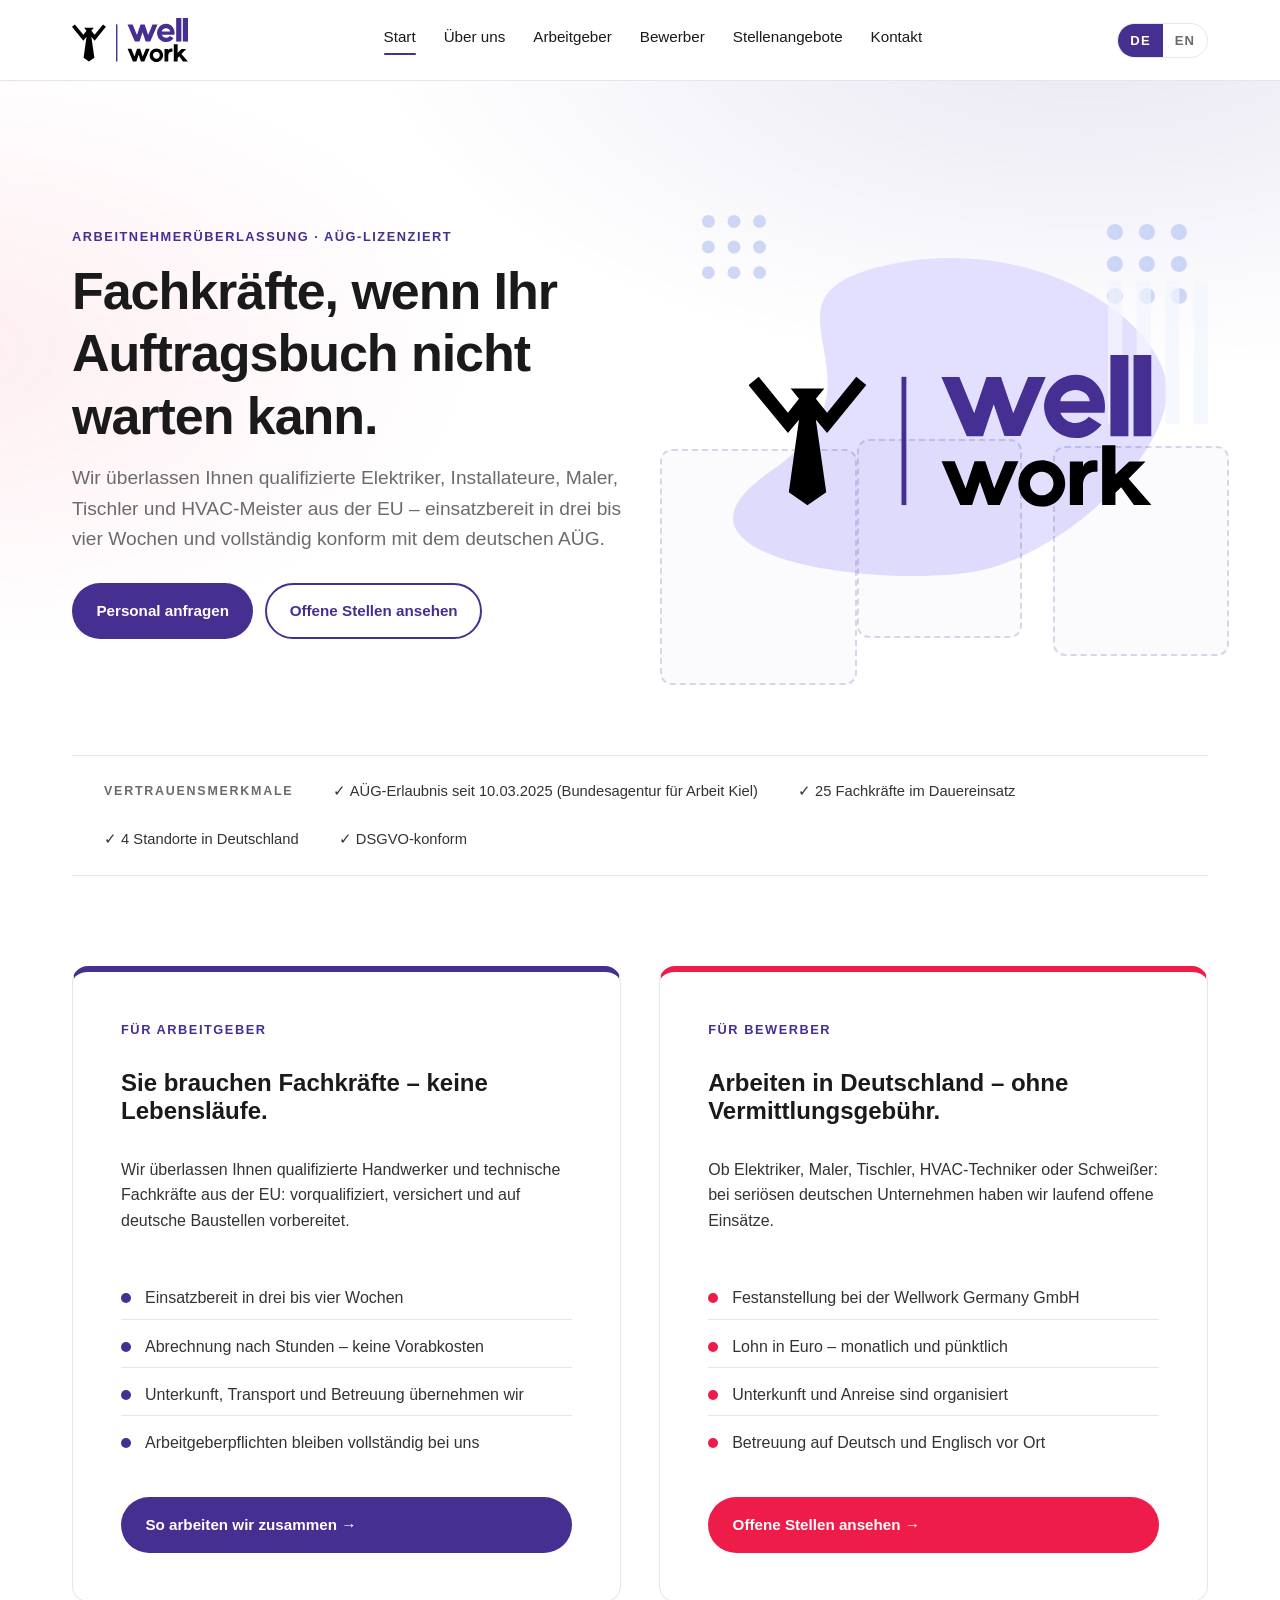
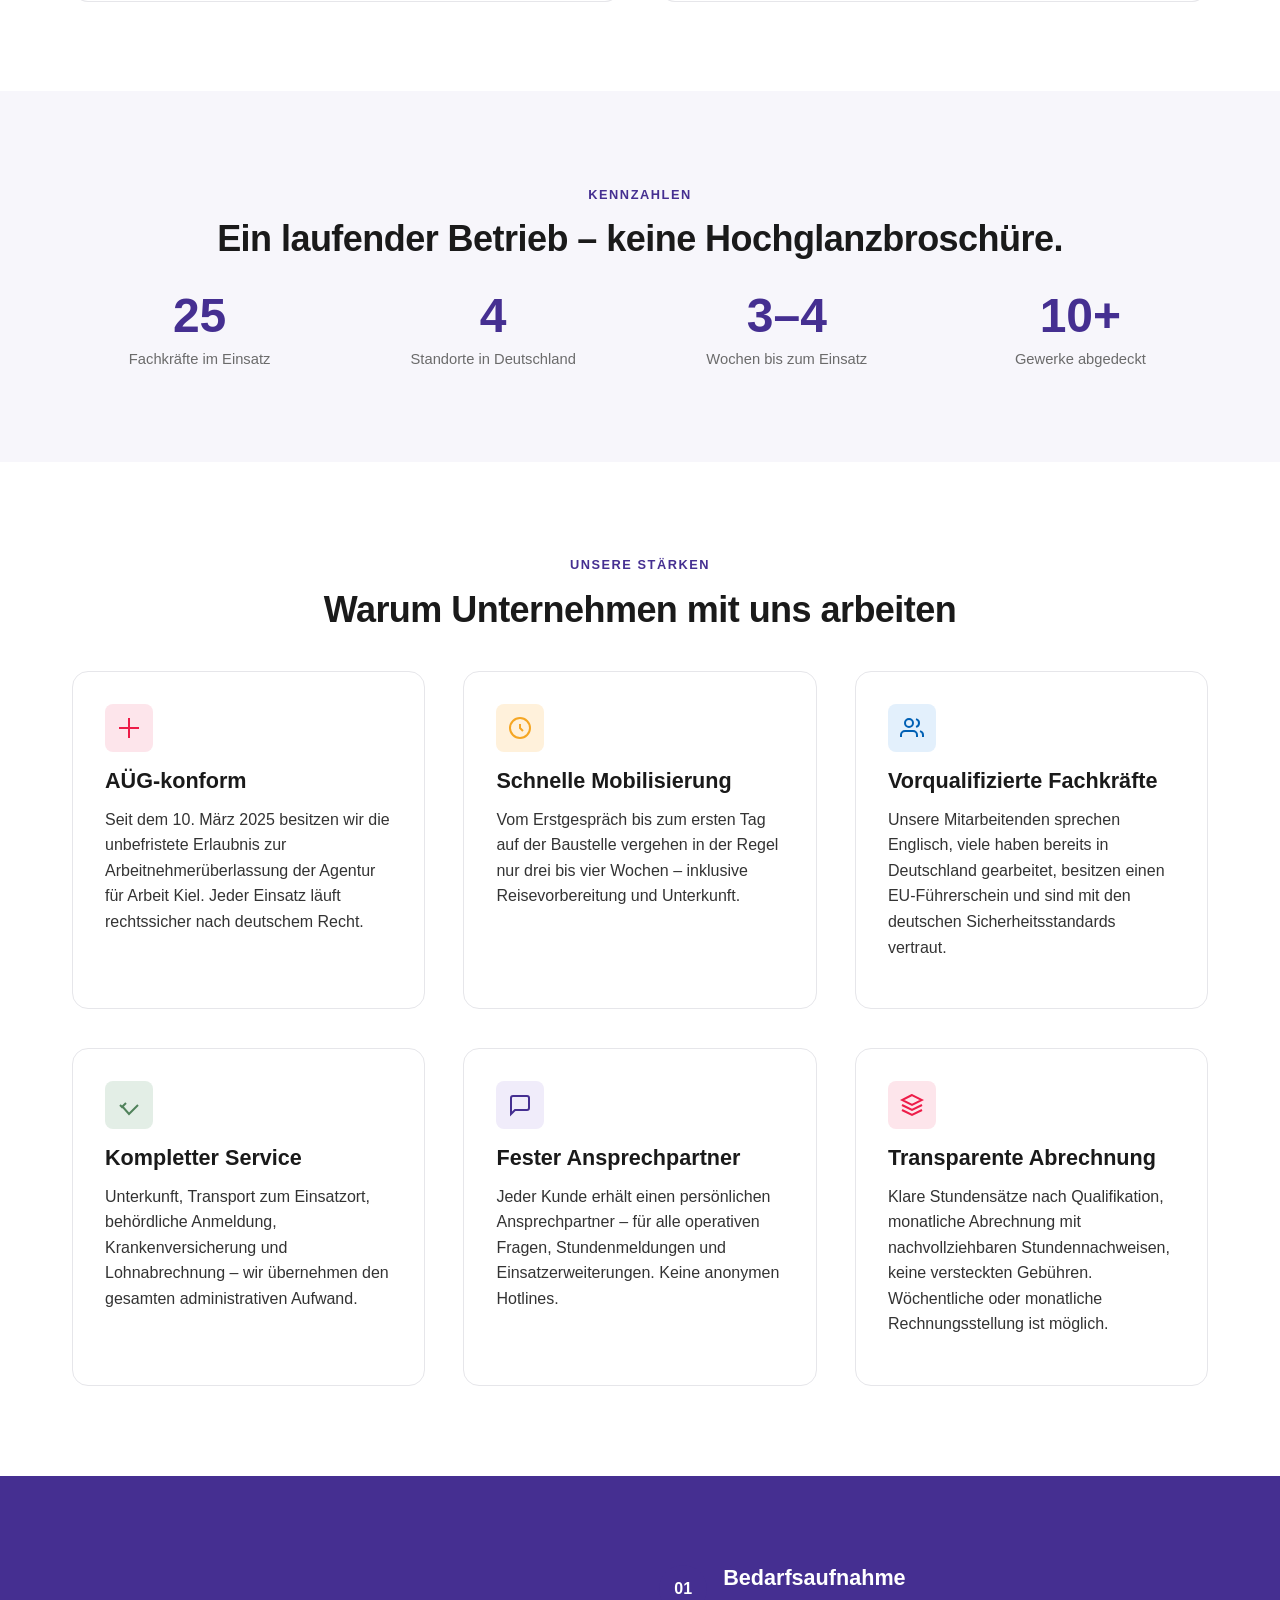
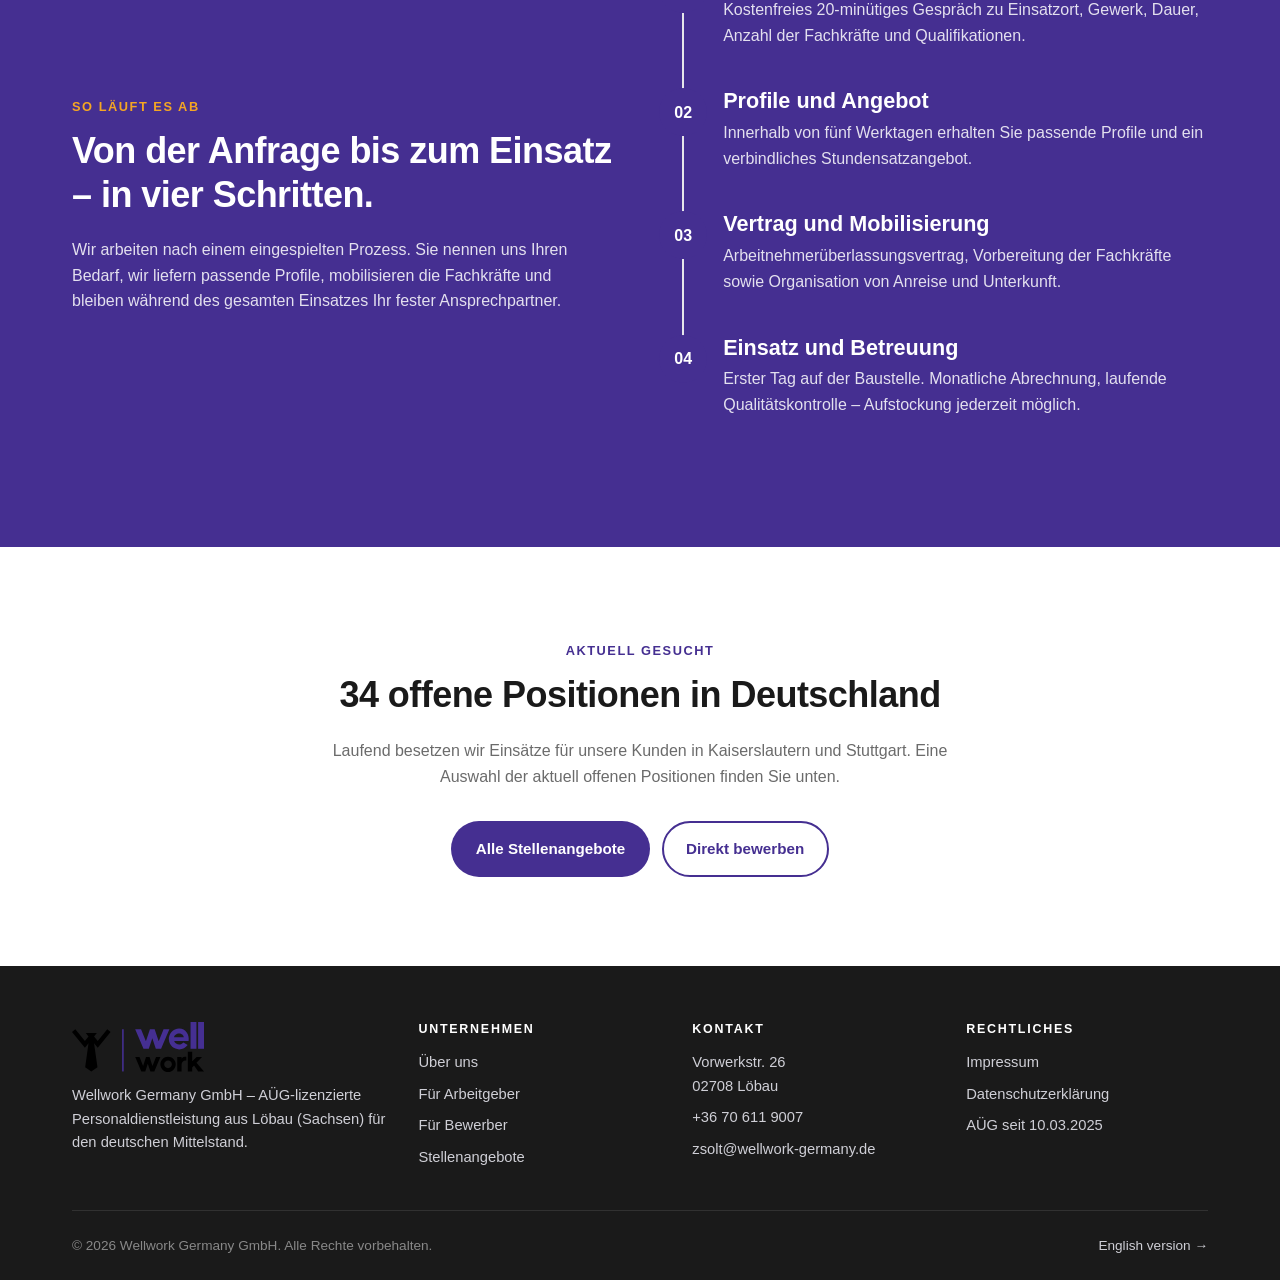
==== index.html @ dd17de94 "Initial commit: Wellwork Germany bilingual static site" ====
<!doctype html>
<html lang="de">
<head>
<meta charset="utf-8">
<meta name="viewport" content="width=device-width, initial-scale=1">
<title>Wellwork Germany – Fachkräfte aus Europa für den deutschen Mittelstand</title>
<meta name="description" content="Wellwork Germany GmbH überlässt qualifizierte Fachkräfte aus der EU an deutsche Industrie- und Baubetriebe. AÜG-lizenziert seit 2025. Einsatzbereit in 3 bis 4 Wochen.">
<meta name="theme-color" content="#452F91">
<link rel="icon" type="image/png" sizes="32x32" href="assets/img/favicons/favicon-32x32.png">
<link rel="icon" type="image/png" sizes="16x16" href="assets/img/favicons/favicon-16x16.png">
<link rel="apple-touch-icon" sizes="180x180" href="assets/img/favicons/apple-icon-180x180.png">
<link rel="icon" type="image/png" sizes="192x192" href="assets/img/favicons/android-icon-192x192.png">
<link rel="stylesheet" href="assets/css/main.css">
</head>
<body>

<header class="site-header">
  <div class="container">
    <nav class="nav" aria-label="Hauptnavigation">
      <a class="nav__logo" href="index.html">
        <img class="nav__logo-mark" src="assets/img/logo.svg" alt="Wellwork Germany">
      </a>
      <ul class="nav__links">
        <li><a href="index.html" class="active">Start</a></li>
        <li><a href="ueber-uns.html">Über uns</a></li>
        <li><a href="arbeitgeber.html">Arbeitgeber</a></li>
        <li><a href="bewerber.html">Bewerber</a></li>
        <li><a href="stellenangebote.html">Stellenangebote</a></li>
        <li><a href="kontakt.html">Kontakt</a></li>
      </ul>
      <div class="nav__actions">
        <div class="lang-toggle" role="group" aria-label="Sprache">
          <a href="index.html" class="active">DE</a>
          <a href="en/index.html">EN</a>
        </div>
        <button class="nav__toggle" aria-label="Menü öffnen">
          <span></span><span></span><span></span>
        </button>
      </div>
    </nav>
  </div>
</header>

<section class="hero">
  <div class="container">
    <div class="hero__grid">
      <div>
        <span class="eyebrow">Arbeitnehmerüberlassung · AÜG-lizenziert</span>
        <h1>Fachkräfte, wenn Ihr Auftragsbuch nicht warten kann.</h1>
        <p class="hero__lead">
          Wir überlassen Ihnen qualifizierte Elektriker, Installateure, Maler, Tischler und HVAC-Meister
          aus der EU – einsatzbereit in drei bis vier Wochen und vollständig konform mit dem deutschen AÜG.
        </p>
        <div class="hero__actions">
          <a class="btn btn--primary" href="arbeitgeber.html">Personal anfragen</a>
          <a class="btn btn--outline" href="stellenangebote.html">Offene Stellen ansehen</a>
        </div>
      </div>
      <div class="hero__frame" aria-hidden="true">
        <img class="hero__blob"   src="assets/img/svg/background-2.svg" alt="">
        <img class="hero__dots"   src="assets/img/svg/dots.svg" alt="">
        <img class="hero__dots-2" src="assets/img/svg/dots.svg" alt="">
        <img class="hero__fill"   src="assets/img/svg/fill-2.svg" alt="">
        <img class="hero__logo-big" src="assets/img/logo.svg" alt="Wellwork Germany">
        <!-- Character SVG slots: originals pending from wellwork admin. Filenames:
             figure-1-megaphone.svg  ·  figure-2-ladder.svg  ·  figure-3-tablet.svg -->
        <div class="hero__figure hero__figure--left"   data-slot="figure-1-megaphone"><span class="hero__figure-slot"></span></div>
        <div class="hero__figure hero__figure--center" data-slot="figure-2-ladder"><span class="hero__figure-slot"></span></div>
        <div class="hero__figure hero__figure--right"  data-slot="figure-3-tablet"><span class="hero__figure-slot"></span></div>
      </div>
    </div>
  </div>
</section>

<div class="container">
  <div class="trust-bar">
    <span class="trust-bar__label">Vertrauensmerkmale</span>
    <span class="trust-bar__item">✓ AÜG-Erlaubnis seit 10.03.2025 (Bundesagentur für Arbeit Kiel)</span>
    <span class="trust-bar__item">✓ 25 Fachkräfte im Dauereinsatz</span>
    <span class="trust-bar__item">✓ 4 Standorte in Deutschland</span>
    <span class="trust-bar__item">✓ DSGVO-konform</span>
  </div>
</div>

<section class="section">
  <div class="container">
    <div class="grid grid-2">
      <div class="path-card path-card--employer">
        <span class="eyebrow">Für Arbeitgeber</span>
        <h3>Sie brauchen Fachkräfte – keine Lebensläufe.</h3>
        <p>Wir überlassen Ihnen qualifizierte Handwerker und technische Fachkräfte aus der EU:
        vorqualifiziert, versichert und auf deutsche Baustellen vorbereitet.</p>
        <ul class="path-card__list">
          <li>Einsatzbereit in drei bis vier Wochen</li>
          <li>Abrechnung nach Stunden – keine Vorabkosten</li>
          <li>Unterkunft, Transport und Betreuung übernehmen wir</li>
          <li>Arbeitgeberpflichten bleiben vollständig bei uns</li>
        </ul>
        <a class="btn btn--primary" href="arbeitgeber.html">So arbeiten wir zusammen →</a>
      </div>
      <div class="path-card path-card--candidate">
        <span class="eyebrow">Für Bewerber</span>
        <h3>Arbeiten in Deutschland – ohne Vermittlungsgebühr.</h3>
        <p>Ob Elektriker, Maler, Tischler, HVAC-Techniker oder Schweißer:
        bei seriösen deutschen Unternehmen haben wir laufend offene Einsätze.</p>
        <ul class="path-card__list">
          <li>Festanstellung bei der Wellwork Germany GmbH</li>
          <li>Lohn in Euro – monatlich und pünktlich</li>
          <li>Unterkunft und Anreise sind organisiert</li>
          <li>Betreuung auf Deutsch und Englisch vor Ort</li>
        </ul>
        <a class="btn btn--red" href="bewerber.html">Offene Stellen ansehen →</a>
      </div>
    </div>
  </div>
</section>

<section class="section section--alt">
  <div class="container">
    <div class="text-center">
      <span class="eyebrow">Kennzahlen</span>
      <h2>Ein laufender Betrieb – keine Hochglanzbroschüre.</h2>
    </div>
    <div class="stats" style="margin-top:32px">
      <div class="stat"><span class="stat__num">25</span><span class="stat__label">Fachkräfte im Einsatz</span></div>
      <div class="stat"><span class="stat__num">4</span><span class="stat__label">Standorte in Deutschland</span></div>
      <div class="stat"><span class="stat__num">3–4</span><span class="stat__label">Wochen bis zum Einsatz</span></div>
      <div class="stat"><span class="stat__num">10+</span><span class="stat__label">Gewerke abgedeckt</span></div>
    </div>
  </div>
</section>

<section class="section">
  <div class="container">
    <div class="text-center">
      <span class="eyebrow">Unsere Stärken</span>
      <h2>Warum Unternehmen mit uns arbeiten</h2>
    </div>
    <div class="grid grid-3" style="margin-top:40px">
      <div class="card card--accent-red">
        <div class="card__icon">
          <svg width="24" height="24" viewBox="0 0 24 24" fill="none" stroke="currentColor" stroke-width="2"><path d="M12 2v20M2 12h20"/></svg>
        </div>
        <h3>AÜG-konform</h3>
        <p>Seit dem 10. März 2025 besitzen wir die unbefristete Erlaubnis zur Arbeitnehmerüberlassung der Agentur für Arbeit Kiel. Jeder Einsatz läuft rechtssicher nach deutschem Recht.</p>
      </div>
      <div class="card card--accent-orange">
        <div class="card__icon">
          <svg width="24" height="24" viewBox="0 0 24 24" fill="none" stroke="currentColor" stroke-width="2"><path d="M12 8v4l3 3"/><circle cx="12" cy="12" r="10"/></svg>
        </div>
        <h3>Schnelle Mobilisierung</h3>
        <p>Vom Erstgespräch bis zum ersten Tag auf der Baustelle vergehen in der Regel nur drei bis vier Wochen – inklusive Reisevorbereitung und Unterkunft.</p>
      </div>
      <div class="card card--accent-blue">
        <div class="card__icon">
          <svg width="24" height="24" viewBox="0 0 24 24" fill="none" stroke="currentColor" stroke-width="2"><path d="M17 21v-2a4 4 0 0 0-4-4H5a4 4 0 0 0-4 4v2"/><circle cx="9" cy="7" r="4"/><path d="M23 21v-2a4 4 0 0 0-3-3.87"/><path d="M16 3.13a4 4 0 0 1 0 7.75"/></svg>
        </div>
        <h3>Vorqualifizierte Fachkräfte</h3>
        <p>Unsere Mitarbeitenden sprechen Englisch, viele haben bereits in Deutschland gearbeitet, besitzen einen EU-Führerschein und sind mit den deutschen Sicherheitsstandards vertraut.</p>
      </div>
      <div class="card card--accent-green">
        <div class="card__icon">
          <svg width="24" height="24" viewBox="0 0 24 24" fill="none" stroke="currentColor" stroke-width="2"><path d="M3 12l2 2 4-4M21 12l-9 9L5 13"/></svg>
        </div>
        <h3>Kompletter Service</h3>
        <p>Unterkunft, Transport zum Einsatzort, behördliche Anmeldung, Krankenversicherung und Lohnabrechnung – wir übernehmen den gesamten administrativen Aufwand.</p>
      </div>
      <div class="card">
        <div class="card__icon">
          <svg width="24" height="24" viewBox="0 0 24 24" fill="none" stroke="currentColor" stroke-width="2"><path d="M21 15a2 2 0 0 1-2 2H7l-4 4V5a2 2 0 0 1 2-2h14a2 2 0 0 1 2 2z"/></svg>
        </div>
        <h3>Fester Ansprechpartner</h3>
        <p>Jeder Kunde erhält einen persönlichen Ansprechpartner – für alle operativen Fragen, Stundenmeldungen und Einsatzerweiterungen. Keine anonymen Hotlines.</p>
      </div>
      <div class="card card--accent-red">
        <div class="card__icon">
          <svg width="24" height="24" viewBox="0 0 24 24" fill="none" stroke="currentColor" stroke-width="2"><path d="M12 2L2 7l10 5 10-5-10-5zM2 17l10 5 10-5M2 12l10 5 10-5"/></svg>
        </div>
        <h3>Transparente Abrechnung</h3>
        <p>Klare Stundensätze nach Qualifikation, monatliche Abrechnung mit nachvollziehbaren Stundennachweisen, keine versteckten Gebühren. Wöchentliche oder monatliche Rechnungsstellung ist möglich.</p>
      </div>
    </div>
  </div>
</section>

<section class="section section--purple">
  <div class="container">
    <div class="grid grid-2" style="align-items:center">
      <div>
        <span class="eyebrow">So läuft es ab</span>
        <h2>Von der Anfrage bis zum Einsatz – in vier Schritten.</h2>
        <p style="max-width:520px;color:rgba(255,255,255,.85)">
          Wir arbeiten nach einem eingespielten Prozess. Sie nennen uns Ihren Bedarf, wir liefern passende
          Profile, mobilisieren die Fachkräfte und bleiben während des gesamten Einsatzes Ihr fester
          Ansprechpartner.</p>
      </div>
      <div class="steps">
        <div class="step">
          <h3 style="color:#fff">Bedarfsaufnahme</h3>
          <p style="color:rgba(255,255,255,.85)">Kostenfreies 20-minütiges Gespräch zu Einsatzort, Gewerk, Dauer, Anzahl der Fachkräfte und Qualifikationen.</p>
        </div>
        <div class="step">
          <h3 style="color:#fff">Profile und Angebot</h3>
          <p style="color:rgba(255,255,255,.85)">Innerhalb von fünf Werktagen erhalten Sie passende Profile und ein verbindliches Stundensatzangebot.</p>
        </div>
        <div class="step">
          <h3 style="color:#fff">Vertrag und Mobilisierung</h3>
          <p style="color:rgba(255,255,255,.85)">Arbeitnehmerüberlassungsvertrag, Vorbereitung der Fachkräfte sowie Organisation von Anreise und Unterkunft.</p>
        </div>
        <div class="step">
          <h3 style="color:#fff">Einsatz und Betreuung</h3>
          <p style="color:rgba(255,255,255,.85)">Erster Tag auf der Baustelle. Monatliche Abrechnung, laufende Qualitätskontrolle – Aufstockung jederzeit möglich.</p>
        </div>
      </div>
    </div>
  </div>
</section>

<section class="section">
  <div class="container text-center">
    <span class="eyebrow">Aktuell gesucht</span>
    <h2>34 offene Positionen in Deutschland</h2>
    <p class="muted" style="max-width:640px;margin:0 auto 32px">
      Laufend besetzen wir Einsätze für unsere Kunden in Kaiserslautern und Stuttgart. Eine Auswahl der
      aktuell offenen Positionen finden Sie unten.</p>
    <div style="display:flex;gap:12px;justify-content:center;flex-wrap:wrap">
      <a class="btn btn--primary" href="stellenangebote.html">Alle Stellenangebote</a>
      <a class="btn btn--outline" href="kontakt.html">Direkt bewerben</a>
    </div>
  </div>
</section>

<footer class="site-footer">
  <div class="container">
    <div class="footer-grid">
      <div>
        <img src="assets/img/logo.svg" alt="Wellwork Germany" style="height:50px;margin-bottom:12px">
        <p>Wellwork Germany GmbH – AÜG-lizenzierte Personaldienstleistung aus Löbau (Sachsen) für den deutschen Mittelstand.</p>
      </div>
      <div>
        <h4>Unternehmen</h4>
        <ul>
          <li><a href="ueber-uns.html">Über uns</a></li>
          <li><a href="arbeitgeber.html">Für Arbeitgeber</a></li>
          <li><a href="bewerber.html">Für Bewerber</a></li>
          <li><a href="stellenangebote.html">Stellenangebote</a></li>
        </ul>
      </div>
      <div>
        <h4>Kontakt</h4>
        <ul>
          <li>Vorwerkstr. 26<br>02708 Löbau</li>
          <li>+36 70 611 9007</li>
          <li><a href="mailto:zsolt@wellwork-germany.de">zsolt@wellwork-germany.de</a></li>
        </ul>
      </div>
      <div>
        <h4>Rechtliches</h4>
        <ul>
          <li><a href="impressum.html">Impressum</a></li>
          <li><a href="datenschutz.html">Datenschutzerklärung</a></li>
          <li>AÜG seit 10.03.2025</li>
        </ul>
      </div>
    </div>
    <div class="footer-bottom">
      <span>© 2026 Wellwork Germany GmbH. Alle Rechte vorbehalten.</span>
      <span><a href="en/index.html">English version →</a></span>
    </div>
  </div>
</footer>

<script src="assets/js/main.js"></script>
</body>
</html>
---- assets/css/main.css ----
/* =========================================================================
   Wellwork Germany — Main Stylesheet
   Visual identity 1:1 with wellwork.sk
   Primary: #452F91 (purple)
   Accents: red / orange / blue / green (from SK geometry)
   ========================================================================= */

:root {
  --ww-purple: #452F91;
  --ww-purple-dark: #362577;
  --ww-purple-light: #6A4FC3;
  --ww-red: #ED1C48;
  --ww-orange: #F5A623;
  --ww-coral: #F95C5C;
  --ww-blue: #0060B4;
  --ww-green: #50825B;
  --ww-ink: #1A1A1A;
  --ww-text: #333333;
  --ww-muted: #6B6B6B;
  --ww-line: #E6E6EA;
  --ww-bg: #FFFFFF;
  --ww-bg-alt: #F7F6FB;
  --ww-bg-purple: #F0ECFA;

  --radius-sm: 4px;
  --radius-md: 8px;
  --radius-lg: 16px;
  --radius-full: 999px;

  --container: 1200px;
  --gutter: clamp(16px, 3vw, 32px);

  --shadow-sm: 0 1px 2px rgba(20,20,30,.06), 0 2px 8px rgba(20,20,30,.04);
  --shadow-md: 0 4px 16px rgba(69,47,145,.08), 0 2px 4px rgba(69,47,145,.05);
  --shadow-lg: 0 12px 40px rgba(69,47,145,.12);

  --font-sans: -apple-system, BlinkMacSystemFont, "Segoe UI", Roboto, "Helvetica Neue", Arial, sans-serif;

  --t-fast: 120ms ease;
  --t-med: 240ms cubic-bezier(.4,0,.2,1);
}

/* ---------- Reset ---------- */
*, *::before, *::after { box-sizing: border-box; }
html { scroll-behavior: smooth; }
body {
  margin: 0;
  font-family: var(--font-sans);
  font-size: 16px;
  line-height: 1.6;
  color: var(--ww-text);
  background: var(--ww-bg);
  -webkit-font-smoothing: antialiased;
  -moz-osx-font-smoothing: grayscale;
}
img, svg { max-width: 100%; display: block; }
a { color: var(--ww-purple); text-decoration: none; transition: color var(--t-fast); }
a:hover { color: var(--ww-red); }

h1, h2, h3, h4 {
  color: var(--ww-ink);
  font-weight: 700;
  line-height: 1.2;
  margin: 0 0 .6em;
}
h1 { font-size: clamp(2rem, 4.2vw, 3.25rem); letter-spacing: -.02em; }
h2 { font-size: clamp(1.5rem, 3vw, 2.25rem); letter-spacing: -.015em; }
h3 { font-size: clamp(1.15rem, 2vw, 1.35rem); }
h4 { font-size: 1rem; }
p { margin: 0 0 1em; }
ul, ol { padding-left: 1.25em; }
li { margin-bottom: .35em; }

/* ---------- Layout primitives ---------- */
.container {
  max-width: var(--container);
  margin: 0 auto;
  padding: 0 var(--gutter);
}
.section { padding: clamp(48px, 7vw, 96px) 0; }
.section--alt { background: var(--ww-bg-alt); }
.section--purple { background: var(--ww-purple); color: #fff; }
.section--purple h1, .section--purple h2, .section--purple h3 { color: #fff; }
.section--purple a { color: #fff; }

.grid { display: grid; gap: clamp(20px, 3vw, 40px); }
.grid-2 { grid-template-columns: repeat(auto-fit, minmax(280px, 1fr)); }
.grid-3 { grid-template-columns: repeat(auto-fit, minmax(260px, 1fr)); }
.grid-4 { grid-template-columns: repeat(auto-fit, minmax(220px, 1fr)); }

.stack > * + * { margin-top: 1rem; }
.stack-lg > * + * { margin-top: 2rem; }

.eyebrow {
  display: inline-block;
  text-transform: uppercase;
  letter-spacing: .12em;
  font-size: .8rem;
  font-weight: 600;
  color: var(--ww-purple);
  margin-bottom: .75rem;
}
.section--purple .eyebrow { color: var(--ww-orange); }

.muted { color: var(--ww-muted); }
.text-center { text-align: center; }

/* ---------- Buttons ---------- */
.btn {
  display: inline-flex;
  align-items: center;
  gap: .5rem;
  padding: .85rem 1.4rem;
  border-radius: var(--radius-full);
  font-weight: 600;
  font-size: .95rem;
  border: 2px solid transparent;
  cursor: pointer;
  transition: all var(--t-med);
  white-space: nowrap;
}
.btn--primary {
  background: var(--ww-purple);
  color: #fff;
}
.btn--primary:hover {
  background: var(--ww-purple-dark);
  color: #fff;
  transform: translateY(-1px);
  box-shadow: var(--shadow-md);
}
.btn--outline {
  border-color: var(--ww-purple);
  color: var(--ww-purple);
  background: transparent;
}
.btn--outline:hover {
  background: var(--ww-purple);
  color: #fff;
}
.btn--red {
  background: var(--ww-red);
  color: #fff;
}
.btn--red:hover {
  background: #cc1540;
  color: #fff;
}
.btn--ghost-light {
  background: rgba(255,255,255,.1);
  color: #fff;
  border-color: rgba(255,255,255,.3);
}
.btn--ghost-light:hover {
  background: #fff;
  color: var(--ww-purple);
}

/* ---------- Header / Nav ---------- */
.site-header {
  position: sticky;
  top: 0;
  z-index: 50;
  background: rgba(255,255,255,.96);
  backdrop-filter: saturate(140%) blur(6px);
  border-bottom: 1px solid var(--ww-line);
}
.nav {
  display: flex;
  align-items: center;
  justify-content: space-between;
  padding: 18px 0;
  gap: 24px;
}
.nav__logo {
  display: flex;
  align-items: center;
  gap: 10px;
  text-decoration: none;
}
.nav__logo-mark {
  width: auto;
  height: 44px;
  display: block;
}
.nav__logo-text {
  display: flex;
  flex-direction: column;
  line-height: 1;
}
.nav__logo-text strong {
  font-size: 1.2rem;
  font-weight: 800;
  letter-spacing: -.01em;
  color: var(--ww-purple);
}
.nav__logo-text span {
  font-size: .72rem;
  font-weight: 600;
  letter-spacing: .2em;
  color: var(--ww-muted);
  text-transform: uppercase;
  margin-top: 2px;
}
.nav__links {
  display: flex;
  align-items: center;
  gap: 28px;
  list-style: none;
  margin: 0;
  padding: 0;
}
.nav__links a {
  color: var(--ww-ink);
  font-weight: 500;
  font-size: .95rem;
  position: relative;
  padding: 8px 0;
}
.nav__links a:hover { color: var(--ww-purple); }
.nav__links a.active::after {
  content: "";
  position: absolute;
  left: 0; right: 0; bottom: -2px;
  height: 2px;
  background: var(--ww-purple);
  border-radius: 2px;
}
.nav__actions {
  display: flex;
  align-items: center;
  gap: 12px;
}
.lang-toggle {
  display: inline-flex;
  font-size: .82rem;
  font-weight: 600;
  letter-spacing: .08em;
  text-transform: uppercase;
  border: 1px solid var(--ww-line);
  border-radius: var(--radius-full);
  overflow: hidden;
}
.lang-toggle a {
  padding: 6px 12px;
  color: var(--ww-muted);
}
.lang-toggle a.active {
  background: var(--ww-purple);
  color: #fff;
}
.nav__toggle {
  display: none;
  background: none;
  border: 0;
  cursor: pointer;
  padding: 6px;
}
.nav__toggle span {
  display: block;
  width: 26px;
  height: 2px;
  background: var(--ww-ink);
  margin: 6px 0;
  transition: all var(--t-med);
}

@media (max-width: 960px) {
  .nav__links {
    position: absolute;
    top: 100%; left: 0; right: 0;
    flex-direction: column;
    align-items: flex-start;
    background: #fff;
    padding: 20px var(--gutter);
    gap: 16px;
    border-bottom: 1px solid var(--ww-line);
    transform: translateY(-10px);
    opacity: 0;
    visibility: hidden;
    transition: all var(--t-med);
    box-shadow: var(--shadow-md);
  }
  .nav.open .nav__links {
    transform: translateY(0);
    opacity: 1;
    visibility: visible;
  }
  .nav__toggle { display: block; }
  .nav.open .nav__toggle span:nth-child(1) { transform: translateY(8px) rotate(45deg); }
  .nav.open .nav__toggle span:nth-child(2) { opacity: 0; }
  .nav.open .nav__toggle span:nth-child(3) { transform: translateY(-8px) rotate(-45deg); }
}

/* ---------- Hero ---------- */
.hero {
  position: relative;
  padding: clamp(60px, 9vw, 120px) 0 clamp(48px, 7vw, 96px);
  background:
    radial-gradient(1200px 600px at 85% -10%, rgba(69,47,145,.12), transparent 60%),
    radial-gradient(900px 500px at -5% 40%, rgba(237,28,72,.08), transparent 60%),
    #fff;
  overflow: hidden;
}
.hero__grid {
  display: grid;
  grid-template-columns: 1.1fr 1fr;
  gap: clamp(24px, 4vw, 56px);
  align-items: center;
}
.hero h1 { margin-bottom: 16px; }
.hero__lead {
  font-size: clamp(1.05rem, 1.8vw, 1.2rem);
  color: var(--ww-muted);
  max-width: 560px;
  margin-bottom: 28px;
}
.hero__actions { display: flex; flex-wrap: wrap; gap: 12px; }

/* SK-style layered composition */
.hero__frame {
  position: relative;
  width: 100%;
  aspect-ratio: 1.1 / 1;
  min-height: 420px;
}
.hero__frame > * { position: absolute; }
.hero__blob {
  top: 8%;
  left: 8%;
  width: 84%;
  height: 78%;
  object-fit: contain;
  z-index: 1;
}
.hero__logo-big {
  top: 50%;
  left: 50%;
  width: 78%;
  height: auto;
  transform: translate(-50%, -50%);
  z-index: 4;
}
.hero__dots {
  top: 4%;
  left: 2%;
  width: 64px;
  height: 64px;
  z-index: 2;
  opacity: .85;
}
.hero__dots-2 {
  top: 6%;
  right: 4%;
  width: 80px;
  height: 80px;
  z-index: 2;
  opacity: .85;
}
.hero__fill {
  right: 0;
  top: 18%;
  width: 100px;
  height: auto;
  z-index: 2;
  opacity: .7;
}
.hero__figure {
  z-index: 3;
  max-width: 40%;
  height: auto;
}
.hero__figure--left   { bottom: -4%;  left: -6%;  width: 38%; }
.hero__figure--center { bottom: 6%;   left: 32%;  width: 32%; }
.hero__figure--right  { bottom: 2%;   right: -4%; width: 34%; }
.hero__figure-slot {
  /* empty placeholder while real SVGs are pending */
  display: block;
  width: 100%;
  aspect-ratio: 1 / 1.2;
  border: 2px dashed rgba(69, 47, 145, .18);
  border-radius: 12px;
  background: rgba(69, 47, 145, .02);
}

@media (max-width: 780px) {
  .hero__grid { grid-template-columns: 1fr; }
  .hero__frame { max-width: 480px; margin: 0 auto; min-height: 360px; }
  .hero__dots, .hero__dots-2 { width: 48px; height: 48px; }
  .hero__fill { width: 70px; }
}

/* ---------- Cards ---------- */
.card {
  background: #fff;
  border: 1px solid var(--ww-line);
  border-radius: var(--radius-lg);
  padding: clamp(20px, 3vw, 32px);
  transition: all var(--t-med);
  height: 100%;
}
.card:hover {
  transform: translateY(-2px);
  box-shadow: var(--shadow-md);
  border-color: transparent;
}
.card__icon {
  width: 48px; height: 48px;
  border-radius: var(--radius-md);
  background: var(--ww-bg-purple);
  display: inline-flex;
  align-items: center;
  justify-content: center;
  margin-bottom: 16px;
  color: var(--ww-purple);
}
.card--accent-red .card__icon { background: #FDE5EB; color: var(--ww-red); }
.card--accent-orange .card__icon { background: #FFF1DB; color: var(--ww-orange); }
.card--accent-blue .card__icon { background: #E3F0FC; color: var(--ww-blue); }
.card--accent-green .card__icon { background: #E3EEE6; color: var(--ww-green); }

/* ---------- Path cards (Employer / Candidate split) ---------- */
.path-card {
  background: #fff;
  border-radius: var(--radius-lg);
  padding: clamp(28px, 4vw, 48px);
  border: 1px solid var(--ww-line);
  transition: all var(--t-med);
  display: flex;
  flex-direction: column;
  gap: 16px;
}
.path-card:hover {
  box-shadow: var(--shadow-lg);
  transform: translateY(-4px);
}
.path-card--employer { border-top: 6px solid var(--ww-purple); }
.path-card--candidate { border-top: 6px solid var(--ww-red); }
.path-card h3 { font-size: 1.5rem; }
.path-card__list {
  list-style: none;
  padding: 0;
  margin: 12px 0;
}
.path-card__list li {
  padding: 8px 0 8px 24px;
  position: relative;
  border-bottom: 1px solid var(--ww-line);
}
.path-card__list li:last-child { border-bottom: 0; }
.path-card__list li::before {
  content: "";
  position: absolute;
  left: 0; top: 16px;
  width: 10px; height: 10px;
  border-radius: 50%;
  background: var(--ww-purple);
}
.path-card--candidate .path-card__list li::before { background: var(--ww-red); }

/* ---------- Stats ---------- */
.stats {
  display: grid;
  grid-template-columns: repeat(auto-fit, minmax(160px, 1fr));
  gap: clamp(20px, 3vw, 40px);
}
.stat {
  text-align: center;
}
.stat__num {
  font-size: clamp(2rem, 4vw, 3rem);
  font-weight: 800;
  color: var(--ww-purple);
  line-height: 1;
  display: block;
  margin-bottom: 6px;
}
.section--purple .stat__num { color: var(--ww-orange); }
.stat__label { font-size: .92rem; color: var(--ww-muted); }
.section--purple .stat__label { color: rgba(255,255,255,.85); }

/* ---------- Job board ---------- */
.job-filters {
  display: flex;
  flex-wrap: wrap;
  gap: 8px;
  margin-bottom: 24px;
}
.job-filter {
  padding: 8px 16px;
  border: 1px solid var(--ww-line);
  border-radius: var(--radius-full);
  background: #fff;
  font-size: .9rem;
  cursor: pointer;
  color: var(--ww-text);
  transition: all var(--t-fast);
}
.job-filter:hover { border-color: var(--ww-purple); color: var(--ww-purple); }
.job-filter.active {
  background: var(--ww-purple);
  color: #fff;
  border-color: var(--ww-purple);
}
.job-list {
  display: grid;
  gap: 16px;
}
.job {
  background: #fff;
  border: 1px solid var(--ww-line);
  border-radius: var(--radius-md);
  padding: 20px 24px;
  display: grid;
  grid-template-columns: 1fr auto;
  gap: 16px 24px;
  align-items: center;
  transition: all var(--t-med);
}
.job:hover {
  border-color: var(--ww-purple);
  box-shadow: var(--shadow-sm);
}
.job__title {
  font-size: 1.1rem;
  font-weight: 700;
  color: var(--ww-ink);
  margin: 0 0 4px;
}
.job__meta {
  display: flex;
  flex-wrap: wrap;
  gap: 8px 16px;
  font-size: .9rem;
  color: var(--ww-muted);
}
.job__meta strong { color: var(--ww-ink); font-weight: 600; }
.tag {
  display: inline-block;
  padding: 3px 10px;
  border-radius: var(--radius-full);
  font-size: .75rem;
  font-weight: 600;
  background: var(--ww-bg-purple);
  color: var(--ww-purple);
  margin-right: 4px;
}
.tag--red { background: #FDE5EB; color: var(--ww-red); }
.tag--orange { background: #FFF1DB; color: #B8760F; }
.tag--blue { background: #E3F0FC; color: var(--ww-blue); }
.tag--green { background: #E3EEE6; color: var(--ww-green); }

.job__count {
  font-size: .85rem;
  color: var(--ww-muted);
  margin-bottom: 8px;
}
.job-detail {
  background: var(--ww-bg-alt);
  border-radius: var(--radius-md);
  padding: 16px 20px;
  margin-top: 12px;
  grid-column: 1 / -1;
  display: none;
  font-size: .95rem;
}
.job.open .job-detail { display: block; }
.job-detail h4 { margin: 0 0 8px; font-size: .9rem; color: var(--ww-purple); text-transform: uppercase; letter-spacing: .08em; }
.job-detail ul { margin: 0 0 12px; }

/* ---------- Process steps ---------- */
.steps { counter-reset: step; }
.step {
  position: relative;
  padding-left: 64px;
  padding-bottom: 24px;
}
.step::before {
  counter-increment: step;
  content: counter(step, decimal-leading-zero);
  position: absolute;
  left: 0; top: 0;
  width: 48px; height: 48px;
  background: var(--ww-purple);
  color: #fff;
  border-radius: 50%;
  display: flex;
  align-items: center;
  justify-content: center;
  font-weight: 700;
}
.step::after {
  content: "";
  position: absolute;
  left: 23px; top: 48px;
  bottom: -8px;
  width: 2px;
  background: var(--ww-line);
}
.step:last-child::after { display: none; }
.step h3 { margin-bottom: 6px; }

/* ---------- Contact ---------- */
.contact-card {
  background: #fff;
  border-radius: var(--radius-lg);
  padding: clamp(24px, 3vw, 36px);
  border: 1px solid var(--ww-line);
}
.contact-card h3 { color: var(--ww-purple); margin-bottom: 4px; }
.contact-card__role {
  font-size: .9rem;
  color: var(--ww-muted);
  margin-bottom: 16px;
}
.contact-card__row {
  display: flex;
  gap: 12px;
  align-items: center;
  padding: 10px 0;
  border-top: 1px solid var(--ww-line);
}
.contact-card__row:first-of-type { border-top: 0; }
.contact-card__row span { color: var(--ww-muted); font-size: .85rem; min-width: 64px; }

/* ---------- Footer ---------- */
.site-footer {
  background: var(--ww-ink);
  color: #CFCFD6;
  padding: 56px 0 24px;
  font-size: .92rem;
}
.site-footer h4 {
  color: #fff;
  font-size: .78rem;
  text-transform: uppercase;
  letter-spacing: .14em;
  margin-bottom: 14px;
}
.site-footer a { color: #CFCFD6; }
.site-footer a:hover { color: var(--ww-orange); }
.footer-grid {
  display: grid;
  grid-template-columns: 1.3fr 1fr 1fr 1fr;
  gap: 32px;
  margin-bottom: 32px;
}
.footer-grid ul { list-style: none; padding: 0; margin: 0; }
.footer-grid li { margin-bottom: 8px; }
.footer-bottom {
  border-top: 1px solid rgba(255,255,255,.1);
  padding-top: 24px;
  display: flex;
  justify-content: space-between;
  flex-wrap: wrap;
  gap: 16px;
  font-size: .85rem;
  color: #888;
}
@media (max-width: 760px) {
  .footer-grid { grid-template-columns: 1fr 1fr; }
}

/* ---------- Trust bar ---------- */
.trust-bar {
  display: flex;
  flex-wrap: wrap;
  align-items: center;
  gap: 24px 40px;
  padding: 24px var(--gutter);
  border-top: 1px solid var(--ww-line);
  border-bottom: 1px solid var(--ww-line);
  background: #fff;
}
.trust-bar__label {
  font-size: .78rem;
  text-transform: uppercase;
  letter-spacing: .14em;
  color: var(--ww-muted);
  font-weight: 600;
}
.trust-bar__item {
  display: flex;
  align-items: center;
  gap: 8px;
  font-size: .92rem;
  color: var(--ww-text);
}

/* ---------- Small utilities ---------- */
.small { font-size: .85rem; }
.badge {
  display: inline-flex;
  align-items: center;
  gap: 6px;
  padding: 4px 10px;
  border-radius: var(--radius-full);
  background: #E3EEE6;
  color: var(--ww-green);
  font-size: .78rem;
  font-weight: 600;
}
.divider { height: 1px; background: var(--ww-line); margin: 32px 0; border: 0; }

/* Legal pages styling */
.legal { max-width: 800px; margin: 0 auto; }
.legal h2 { margin-top: 2em; }
.legal h3 { margin-top: 1.6em; color: var(--ww-purple); }
.legal p, .legal li { font-size: .95rem; }
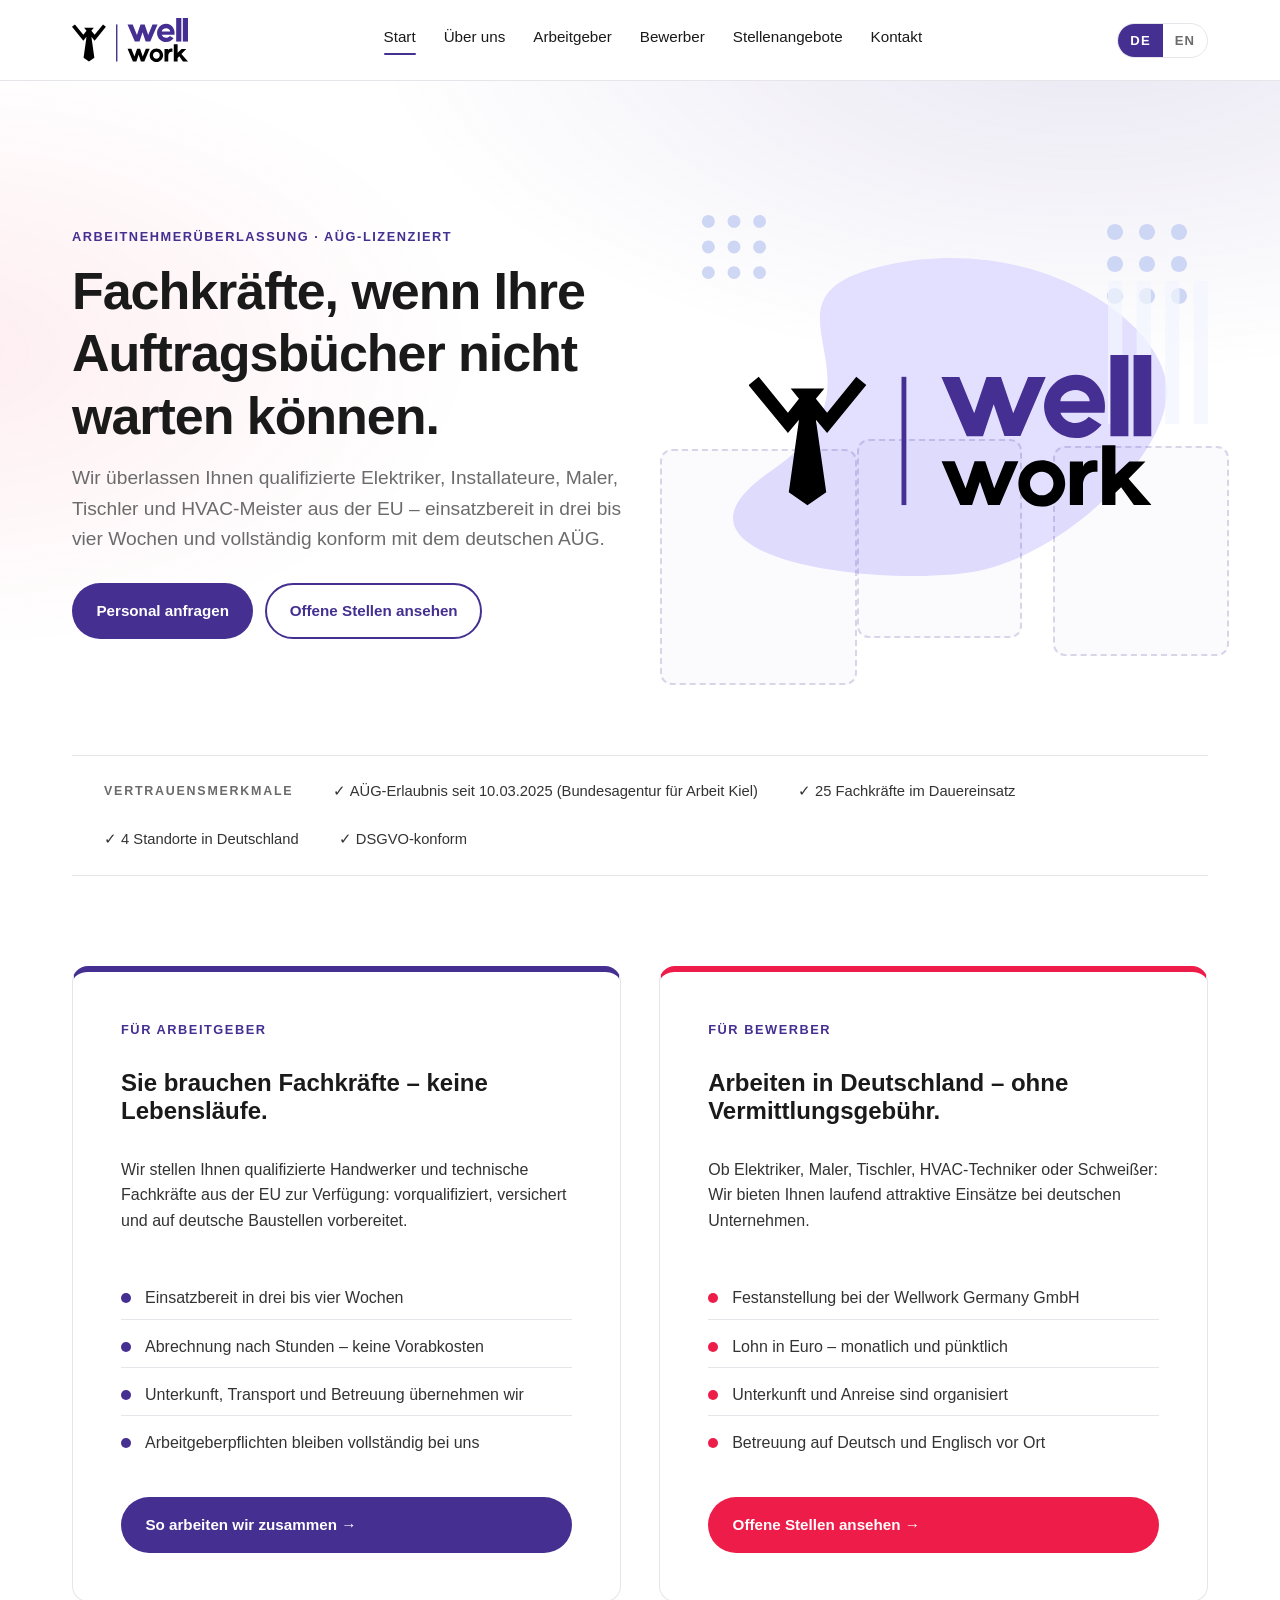
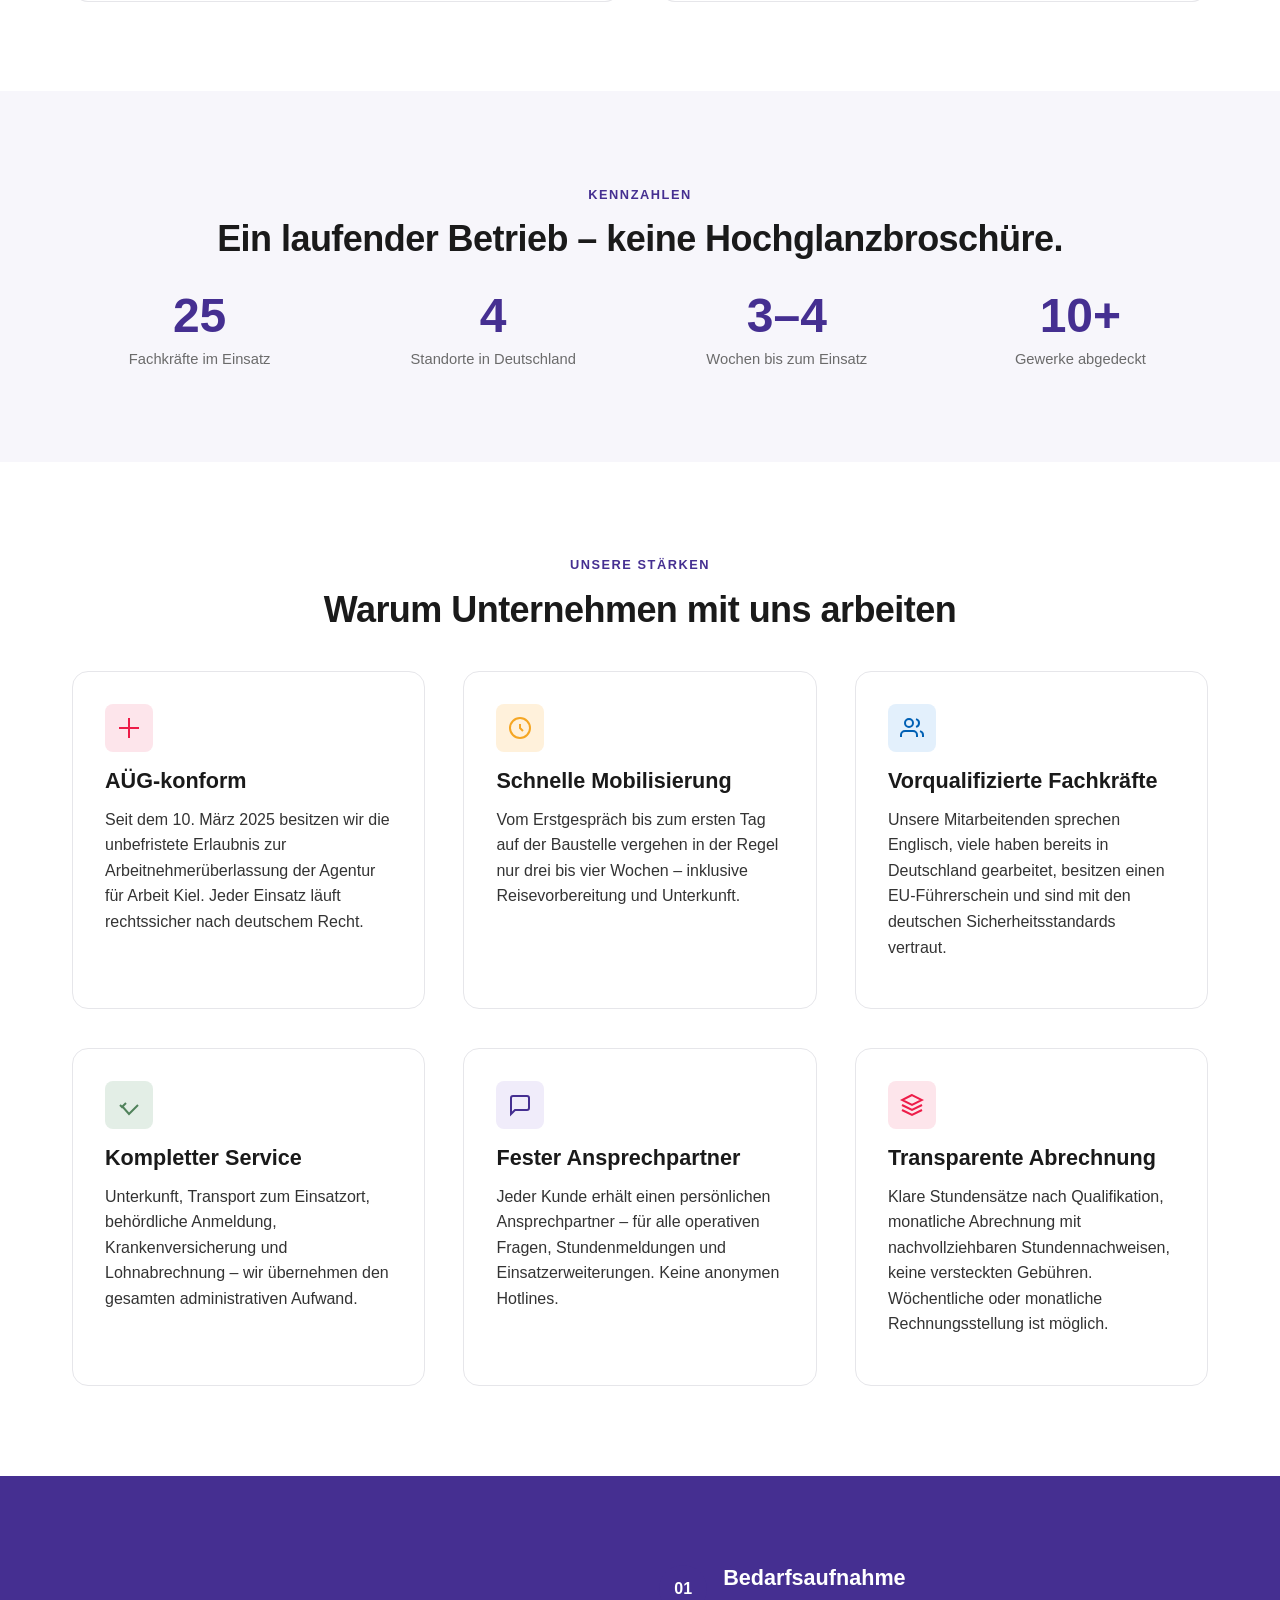
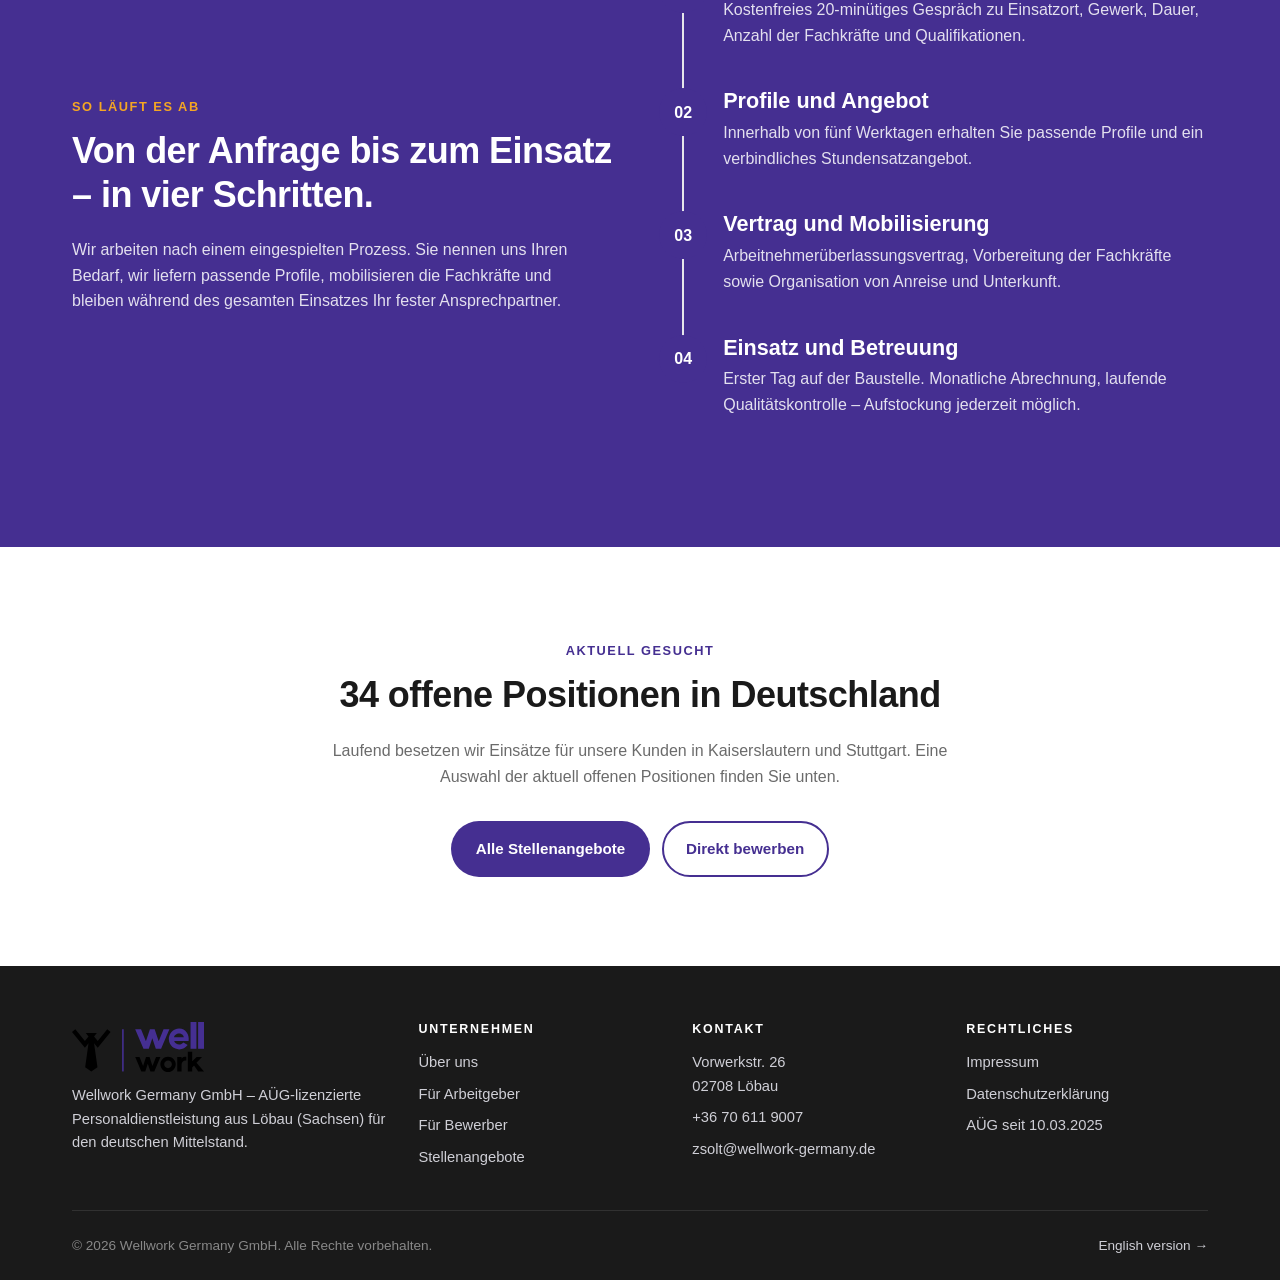
==== commit ac7dee0a: "Refine DE and EN copy per reviewer feedback (Zsofi) Warmer, more positive phrasing on Start/Home, Ar" ====
--- a/index.html
+++ b/index.html
@@ -46,7 +46,7 @@
     <div class="hero__grid">
       <div>
         <span class="eyebrow">Arbeitnehmerüberlassung · AÜG-lizenziert</span>
-        <h1>Fachkräfte, wenn Ihr Auftragsbuch nicht warten kann.</h1>
+        <h1>Fachkräfte, wenn Ihre Auftragsbücher nicht warten können.</h1>
         <p class="hero__lead">
           Wir überlassen Ihnen qualifizierte Elektriker, Installateure, Maler, Tischler und HVAC-Meister
           aus der EU – einsatzbereit in drei bis vier Wochen und vollständig konform mit dem deutschen AÜG.
@@ -88,8 +88,8 @@
       <div class="path-card path-card--employer">
         <span class="eyebrow">Für Arbeitgeber</span>
         <h3>Sie brauchen Fachkräfte – keine Lebensläufe.</h3>
-        <p>Wir überlassen Ihnen qualifizierte Handwerker und technische Fachkräfte aus der EU:
-        vorqualifiziert, versichert und auf deutsche Baustellen vorbereitet.</p>
+        <p>Wir stellen Ihnen qualifizierte Handwerker und technische Fachkräfte aus der EU
+        zur Verfügung: vorqualifiziert, versichert und auf deutsche Baustellen vorbereitet.</p>
         <ul class="path-card__list">
           <li>Einsatzbereit in drei bis vier Wochen</li>
           <li>Abrechnung nach Stunden – keine Vorabkosten</li>
@@ -102,7 +102,7 @@
         <span class="eyebrow">Für Bewerber</span>
         <h3>Arbeiten in Deutschland – ohne Vermittlungsgebühr.</h3>
         <p>Ob Elektriker, Maler, Tischler, HVAC-Techniker oder Schweißer:
-        bei seriösen deutschen Unternehmen haben wir laufend offene Einsätze.</p>
+        Wir bieten Ihnen laufend attraktive Einsätze bei deutschen Unternehmen.</p>
         <ul class="path-card__list">
           <li>Festanstellung bei der Wellwork Germany GmbH</li>
           <li>Lohn in Euro – monatlich und pünktlich</li>
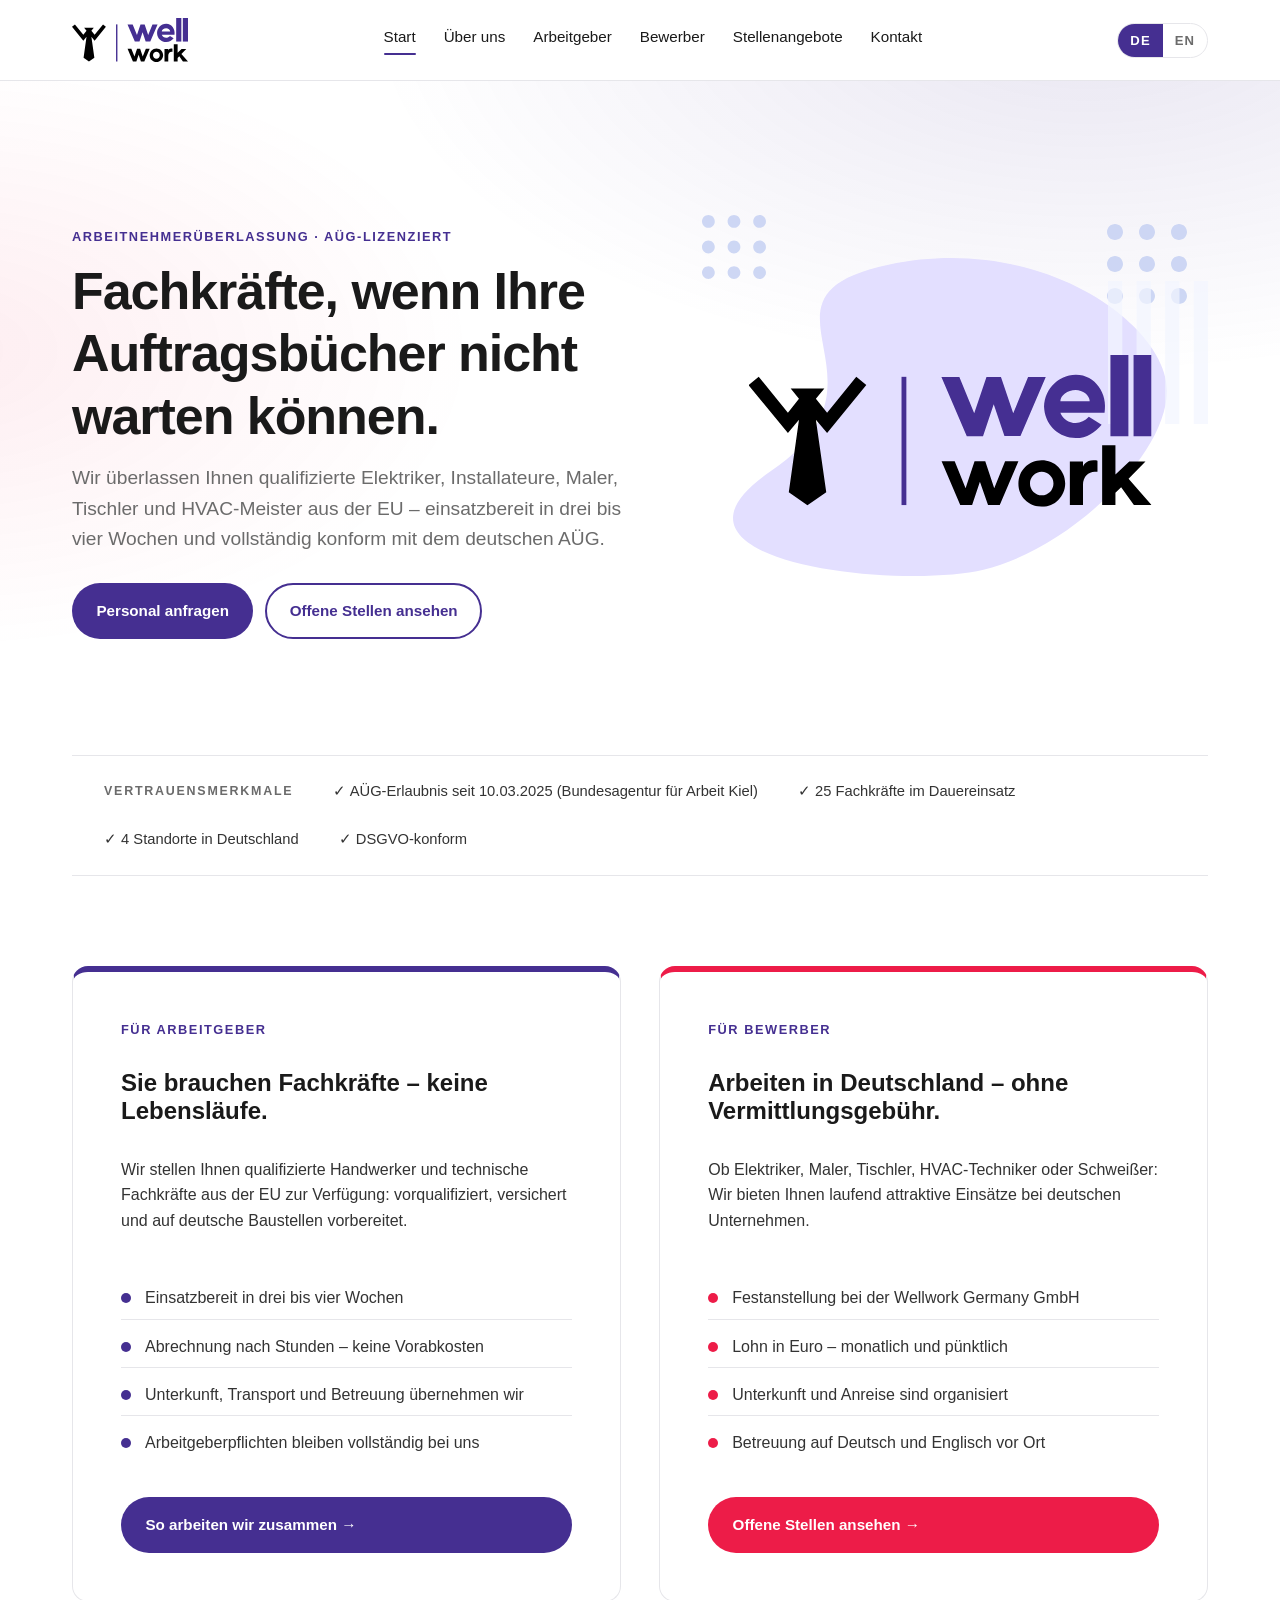
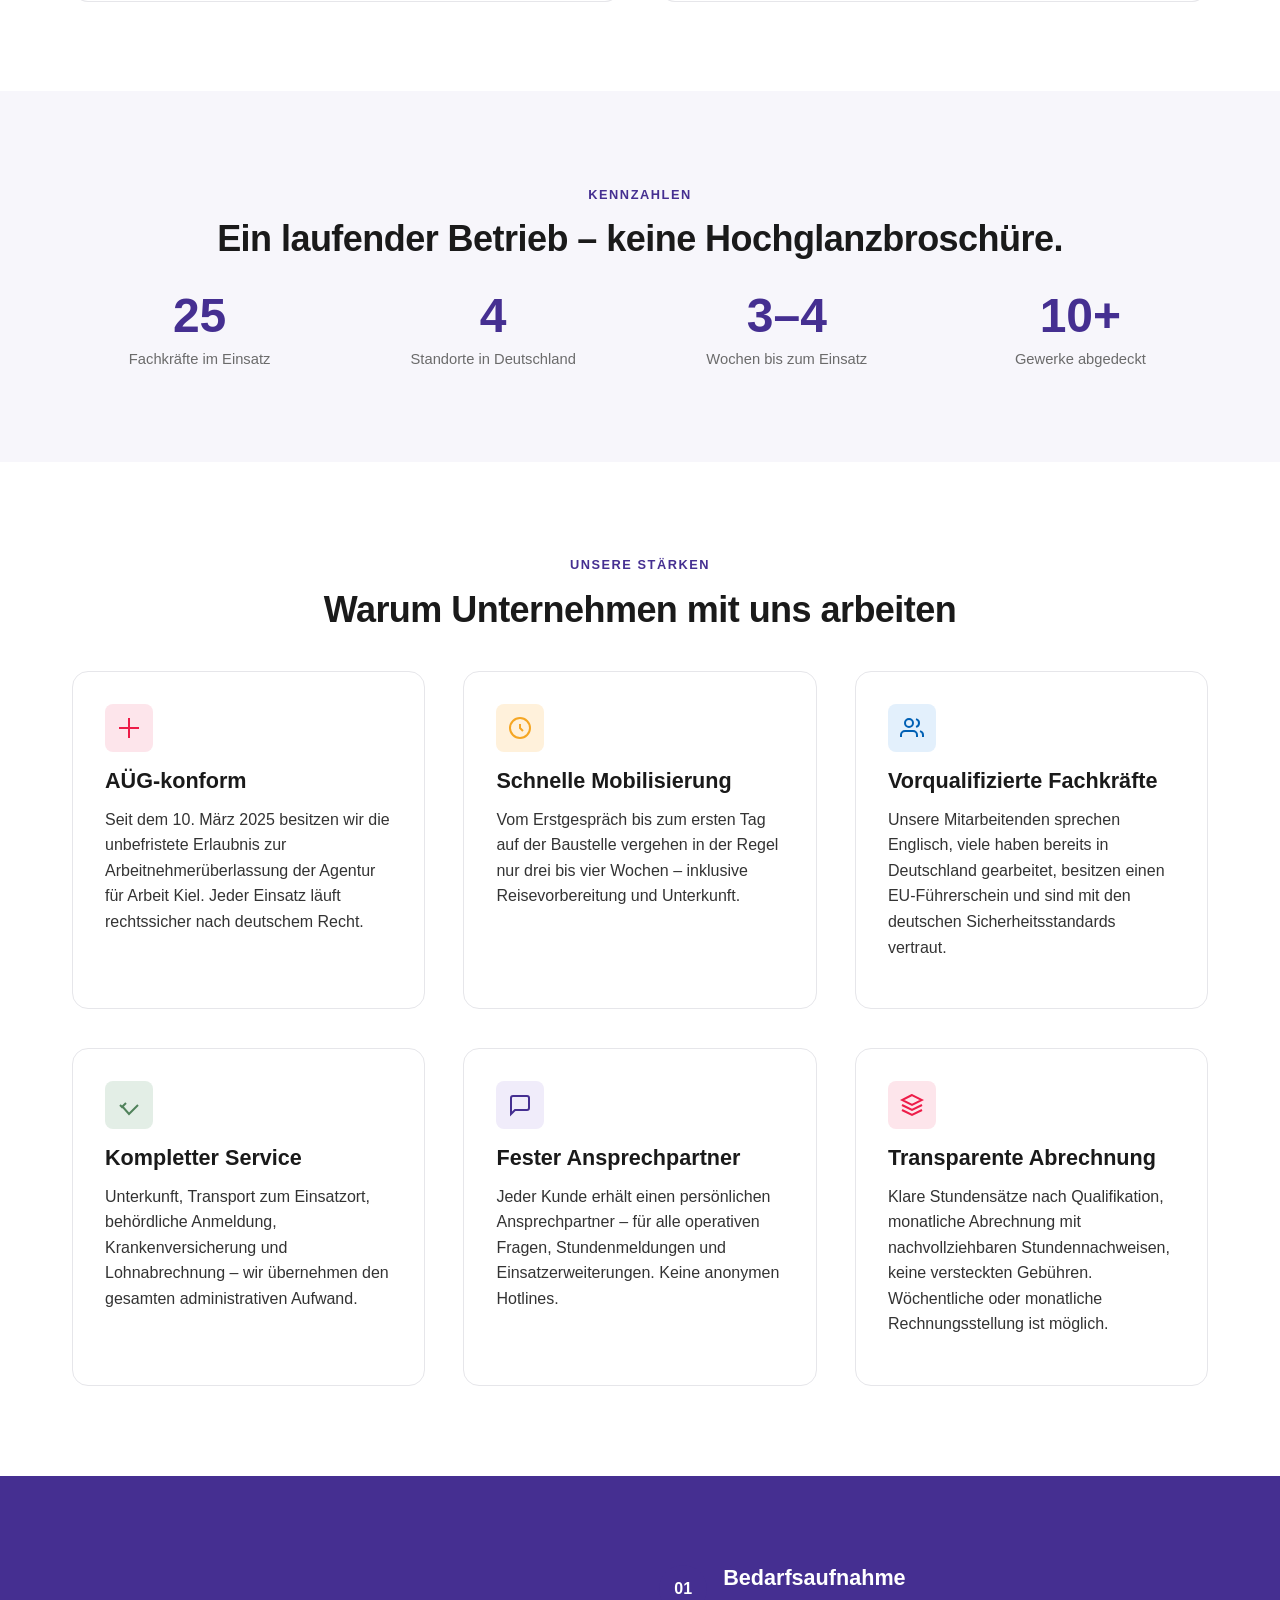
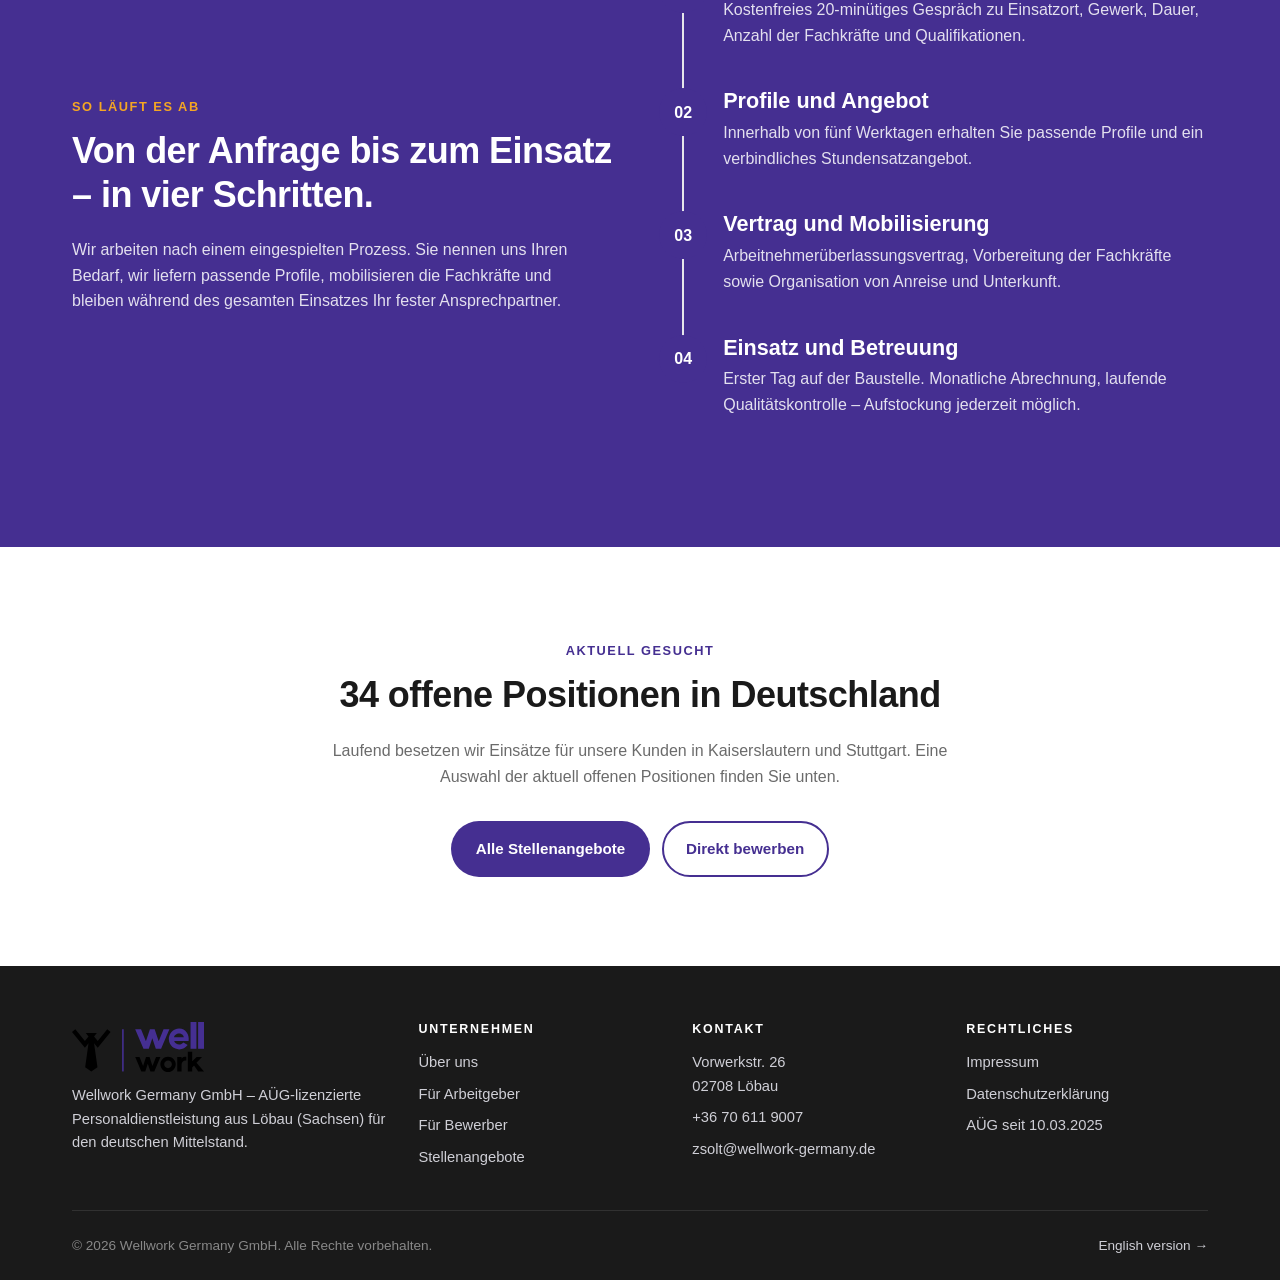
==== commit 8a8bcd70: "Remove empty character placeholder slots from DE and EN hero" ====
--- a/index.html
+++ b/index.html
@@ -62,11 +62,6 @@
         <img class="hero__dots-2" src="assets/img/svg/dots.svg" alt="">
         <img class="hero__fill"   src="assets/img/svg/fill-2.svg" alt="">
         <img class="hero__logo-big" src="assets/img/logo.svg" alt="Wellwork Germany">
-        <!-- Character SVG slots: originals pending from wellwork admin. Filenames:
-             figure-1-megaphone.svg  ·  figure-2-ladder.svg  ·  figure-3-tablet.svg -->
-        <div class="hero__figure hero__figure--left"   data-slot="figure-1-megaphone"><span class="hero__figure-slot"></span></div>
-        <div class="hero__figure hero__figure--center" data-slot="figure-2-ladder"><span class="hero__figure-slot"></span></div>
-        <div class="hero__figure hero__figure--right"  data-slot="figure-3-tablet"><span class="hero__figure-slot"></span></div>
       </div>
     </div>
   </div>
